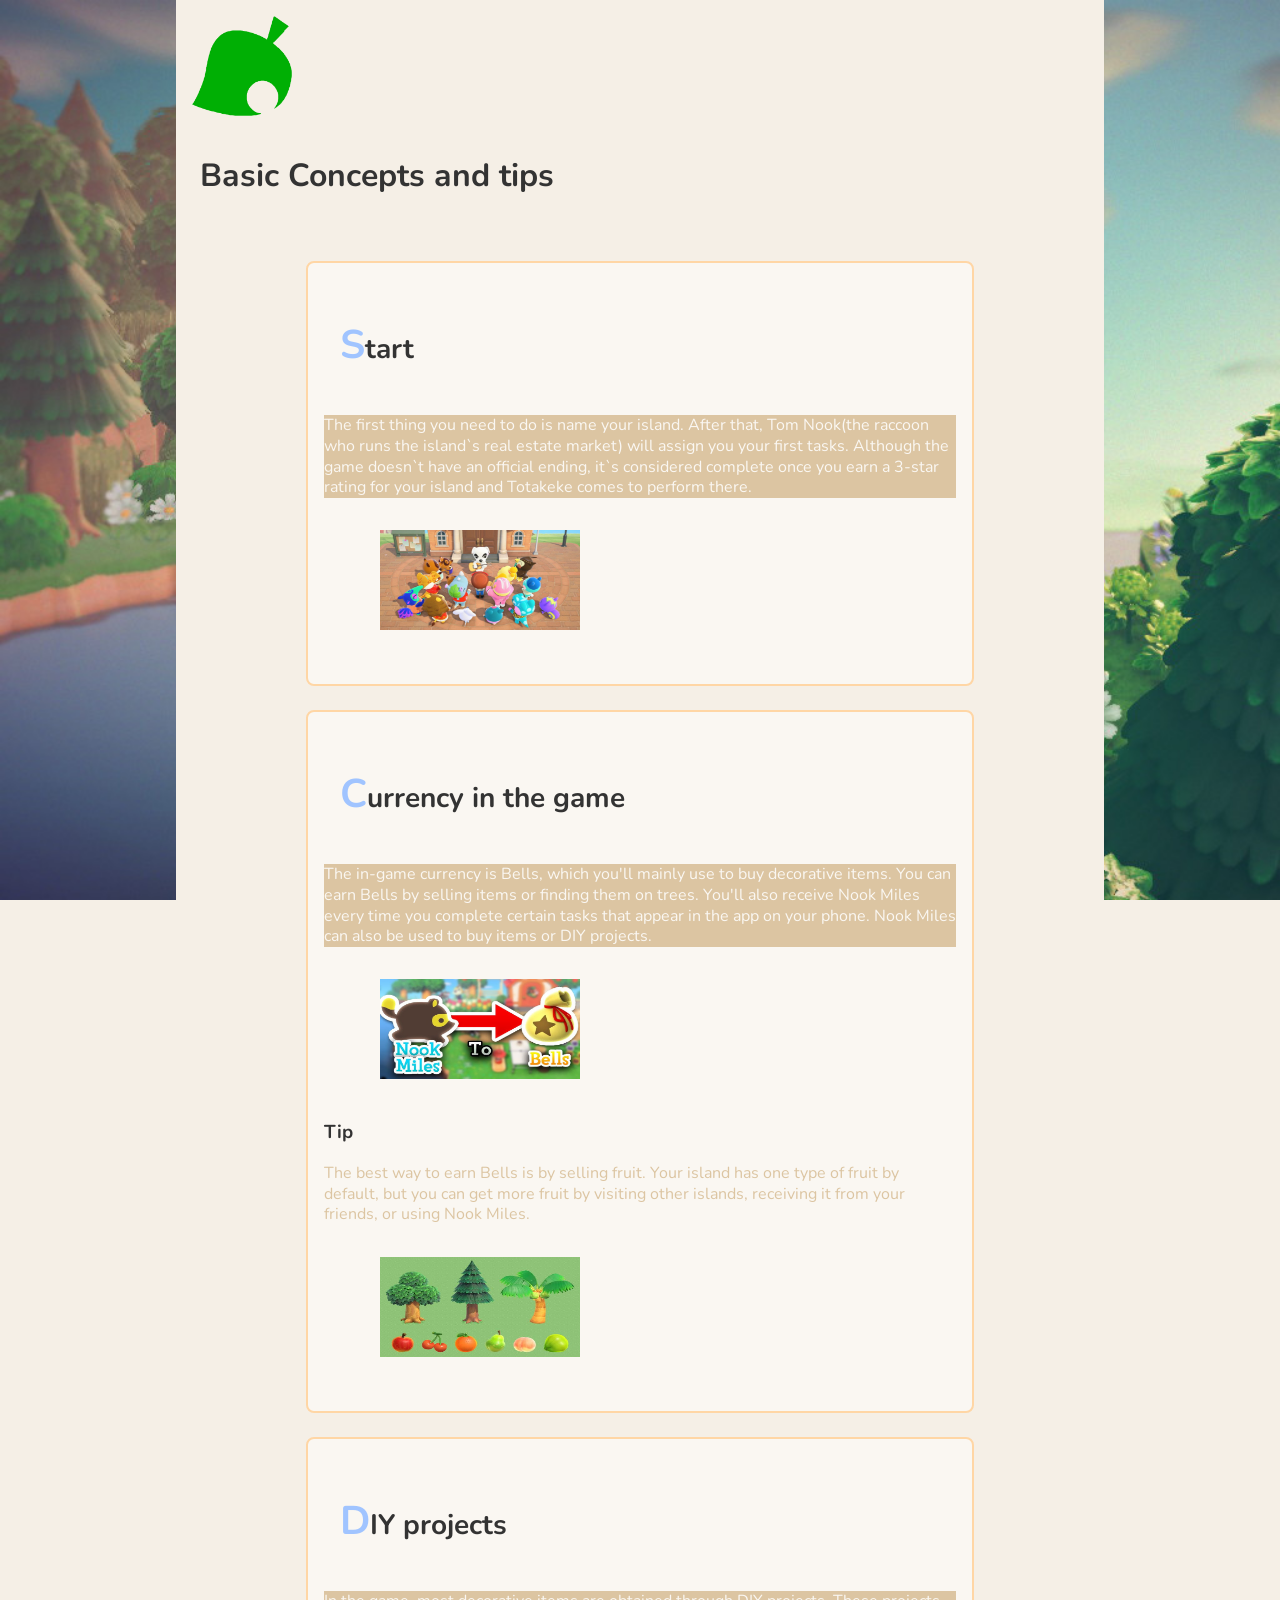
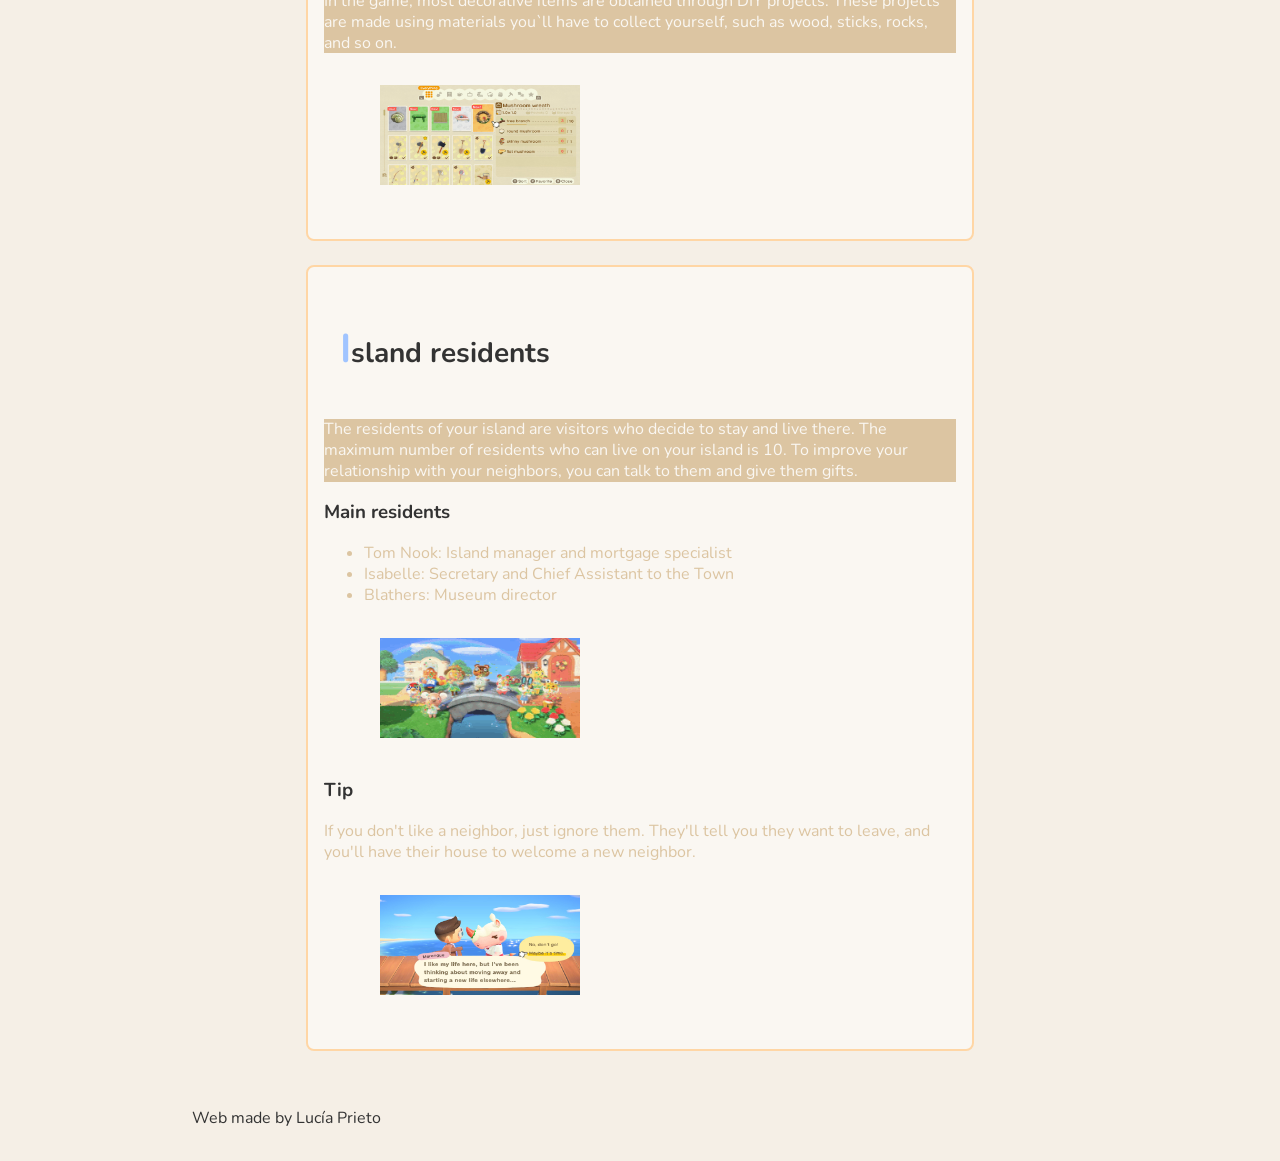
==== pages/basics.html @ 8a0dd383 "Inititial version of the web project" ====
<!DOCTYPE html>
<link rel="stylesheet" href="../css/styles.css">
<link rel="stylesheet" href="../css/basics-style.css">
<html lang="en-GB"><!--ReqH1-->

    <head><!--ReqH2-->

        <meta charset="UTF-8">
        <meta name="viewpoint" content="width=device-width,initial-scale=1.0">
        <meta name="description" content="Introduction main page">
        <meta name="author" content="Lucía Prieto">
        <meta name="keywords" content="tips, animals">
        <title>Basic Notions-Nook site</title>
    </head>
    <body>
        <div class="content">
        <header>
            <figure class="leaf-icon">
                <a href="../index.html">
                <img src="../resources/leaf1.png" alt="Home button" title="leaf home button" width="100" height="100">
                </a>
            </figure>
            <h1 data-i18n="page.basics.title">Basic Concepts and tips</h1>
            
        </header>
        <main class="responsive">
            <section class="start">
                <h2 data-i18n="title.start">Start</h2><!--ReqH5-->

                <p id="start" data-i18n="text.start">The first thing you need to do is name your island. After that, 
                    Tom Nook(the raccoon who runs the island`s real estate market)
                    will assign you your first tasks.
                    Although the game doesn`t have an official ending,
                    it`s considered complete once you earn a 3-star rating for your island and
                    Totakeke comes to perform there.</p>
                    <figure class="imagen">
                    <img src="../resources/Totakeke.jpg" tl="Totakeke" title="Totakeke singing in the townhall" width="200" height="100"> <!--ReqH10--><!--ReqH12--><!--ReqH13-->
                    </figure>
                </section>
            </section>
            <section class="currency">
                <h2 data-i18n="title.currency">Currency in the game</h2><!--ReqH5-->

                <p ><span data-i18n="text.currency1">The in-game currency is Bells,
                     which you'll mainly use to buy decorative items.
                     You can earn </span><en data-i18n="text.currency2">Bells</en> <span data-i18n="text.currency3">by selling items or finding them on trees.<!--ReqH6-->
                     You'll also receive </span><en>Nook Miles</en><span data-i18n="text.currency4"> every time you complete certain tasks that appear in 
                     the app on your phone.
                     Nook Miles can also be used to buy items or DIY projects.</span></p>
                     <figure class="imagen">
                    <img src="../resources/bells.jpg" atl="Currency of the game, the nook miles and the bells" title="Currency" width="200" height="100"> <!--ReqH10--><!--ReqH12--><!--ReqH13-->
                    </figure>
                <h3 data-i18n="title.tip">Tip</h3>
                <p data-i18n="text.tip">The best way to earn Bells is by selling fruit.
                   Your island has one type of fruit by default,
                   but you can get more fruit by visiting other islands,
                   receiving it from your friends, 
                   or using Nook Miles.</p>
                   <figure class="imagen">
                   <img src="../resources/fruits.jpg" atl="fruits of the game:apple,cherry,orange,pear,peacg and coconut" title="fruits" width="200" height="100">  <!--ReqH10--><!--ReqH12--><!--ReqH13-->
                    </figure>
                </section>
            <section class="DIY">
                <h2 data-i18n="title.diy">DIY projects</h2><!--ReqH5-->

                <p data-i18n="text.diy">In the game, most decorative items are obtained through <en>DIY projects</en>.
                    These projects are made using materials 
                    you`ll have to collect yourself,
                    such as wood, sticks, rocks, and so on.</p>
                    <figure class="imagen">
                    <img src="../resources/DIY.jpg" atl="DIY phone app with some projects" title="DIY" width="200" height="100"><!--ReqH10--><!--ReqH12--><!--ReqH13-->
                    </figure>
            </section>
            <section class="residents">
                <h2 data-i18n="title.residents">Island residents</h2>
                <p deata.i18n="text.residents">The residents of your island are visitors who decide to stay and live there.
                   The maximum number of residents who can live on your island is 10.
                   To improve your relationship with your neighbors,
                    you can talk to them and give them gifts.</p>
                    <h3 data-i18n="title.mainResidents">Main residents</h3>
                    <ul class="resident-list">
                    <li>Tom Nook: Island manager and mortgage specialist </li> <!--ReqH11-->
                    <li>Isabelle: Secretary and Chief Assistant to the Town</li><!--ReqH11-->
                    <li>Blathers: Museum director</li><!--ReqH11-->
                    </ul>
                    <figure class="imagen">
                    <img src="../resources/Animals.gif" atl="Villagers in a bridge with confetti" title="Animals" width="200" height="100"><!--ReqH10--><!--ReqH12--><!--ReqH13-->
                    </figure>
                    <h3 data-i18n="title.tip">Tip</h3><!--ReqH5-->

                <p data-i18n="text.neighbor">If you don't like a neighbor, 
                   just ignore them. 
                   They'll tell you they want to leave, 
                   and you'll have their house to welcome a new neighbor.</p>
                <figure class="imagen">
                <img src="../resources/leaving.jpg" atl="A neighbor leaving the island" title="leaving" width="200" height="100"> <!--ReqH10--><!--ReqH12--><!--ReqH13-->
                </figure>
            </section>
        </main>
        <footer>
        <p>Web made by Lucía Prieto</p>
    </footer>
    </div>
    </body>
</html>
---- css/styles.css ----
@import url('https://fonts.googleapis.com/css2?family=Nunito&display=swap');
body{ /* ReqC1 */
    font-size: 1rem;/* ReqC2 */
    font-family:'Nunito',Verala Round;
    background-image: url("../resources/backgraund.png"); /* Add the backgroung img  */
    background-size: cover;
    background-attachment: fixed;
    background-color:#F5EFE6;
    color:#333333;
    margin:0;
    padding:0;/* ReqC4 */
}
.content{
    width: 70%; /*  Size of the content page*/
    margin: 0 auto;
    background-color: #F5EFE6;
    min-height: 100vh;
    padding: 1em;
}

h1{
    font-size:2rem;
    font-weight:bold;/* ReqC2 */
    margin:1.5rem 0 1rem;
    padding:0.5rem;/* ReqC3 */
}

h2{
    font-size:1.75rem;
    margin:1.5rem 0 1rem;/* ReqC2 */
    padding:1rem;/* ReqC3 */
}

main{
    width: 85vw;
    margin: 0 auto;
    padding: 2rem;/* ReqC2 *//* ReqC4 */
}
nav ul{
    list-style:nine;
    padding: 0;
    margin: 0;
}
nav li{
    display:inline-block;
}
nav a{/* ReqS13 */
    display: inline-block;
    padding:0.6em 1em;/* ReqC2 */
    margin:0.2em;/* ReqS15*/
    text-decoration:none;
    font-family:Arial,sans-serif;
    font-size:0.9rem;
    color:white;
    background-color: #A8D5BA;
    border-radius: 5px;

}
nav a:hover{/* ReqS14 */
    background-color: steelblue;
}

.responsive{
    width:80%;
    margin:0 auto;
    padding:1em;/* ReqC2 */
}
@media(max-width:768px){
    .responsive{
        width:90%;
        padding:0.8em;
    }
}
@media (max-width:480px){
    .responsive{
        width:100%;
        padding:0.6em;
    }
}

.header-bar {
 display: flex;
 justify-content: space-between; /* pushes elements apart */
 align-items: center; /* vertical alignment */
}
#language-switcher {
 width: auto; 
padding: 0.6em 1em;
 display:inline-block;
}

header:lang(es){
    color:#a8690c;
}
header:lang(en){
    color:#333333;
}

.leaf-icon{
    top: 0;
    left: 0;
    margin: 0;

}

.imagen{
    
    padding: 1em;
}
---- css/basics-style.css ----
@import url('https://fonts.googleapis.com/css2?family=Nunito&display=swap');
section{
    font-family:'Nunito',serif;
    line-height:1.3;
}
section::first-letter{
    font-size:2.5rem;
    font-weight: bold;/* ReqS6 */
    color:#A0C4FF;

}

.currency{/* ReqC7 */
    margin:1.5em 0;
    padding:1em;
    border:1px solid #FFD6A5;
    background-color: #FAF7F2;
}

section.currency{
    border:2px solid #FFD6A5;
    border-radius:8px;
    padding:1em;/* ReqC2 */
    margin:1.5em;
    background-color:#FAF7F2;
}

.start{/* ReqC7 */
    margin:1.5em 0;
    padding:1em;/* ReqC2 */
    border:1px solid #FFD6A5;
    background-color: #FAF7F2;
}

section.start{
    border:2px solid #FFD6A5;
    border-radius:8px;
    padding:1em;/* ReqC2 */
    margin:1.5em;
    background-color:#FAF7F2;
}

.DIY{/* ReqC7 */
    margin:1.5em 0;/* ReqC2 */
    padding:1em;
    border:1px solid #FFD6A5;
    background-color: #FAF7F2;
}

section.DIY{
    border:2px solid #FFD6A5;
    border-radius:8px;
    padding:1em;
    margin:1.5em;
    background-color:#FAF7F2;
}


.residents{/* ReqC7 */
    margin:1.5em 0;
    padding:1em;/* ReqC2 */
    border:1px solid #FFD6A5;
    background-color: #FAF7F2;
}

section.residents{
    border:2px solid #FFD6A5;
    border-radius:8px;
    padding:1em;/* ReqC2 */
    margin:1.5em;
    background-color:#FAF7F2;
}

section p{
    color:#DCC5A2
}
h2+p{
    background-color:#DCC5A2;
    color:#FAF7F2; /* ReqS12 */

}

.start > h2{ /* ReqS10 */
    margin-bottom:1em;
}

.currency > h2{ /* ReqS10 */
    margin-bottom:1em;
}

.residents > h2{ /* ReqS10 */
    margin-bottom:1em;
}

.DIY > h2{ /* ReqS10 */
    margin-bottom:1em;
}

.resident-list{
    font-family:'Nunito',Verala Round;
    color:#DCC5A2

}
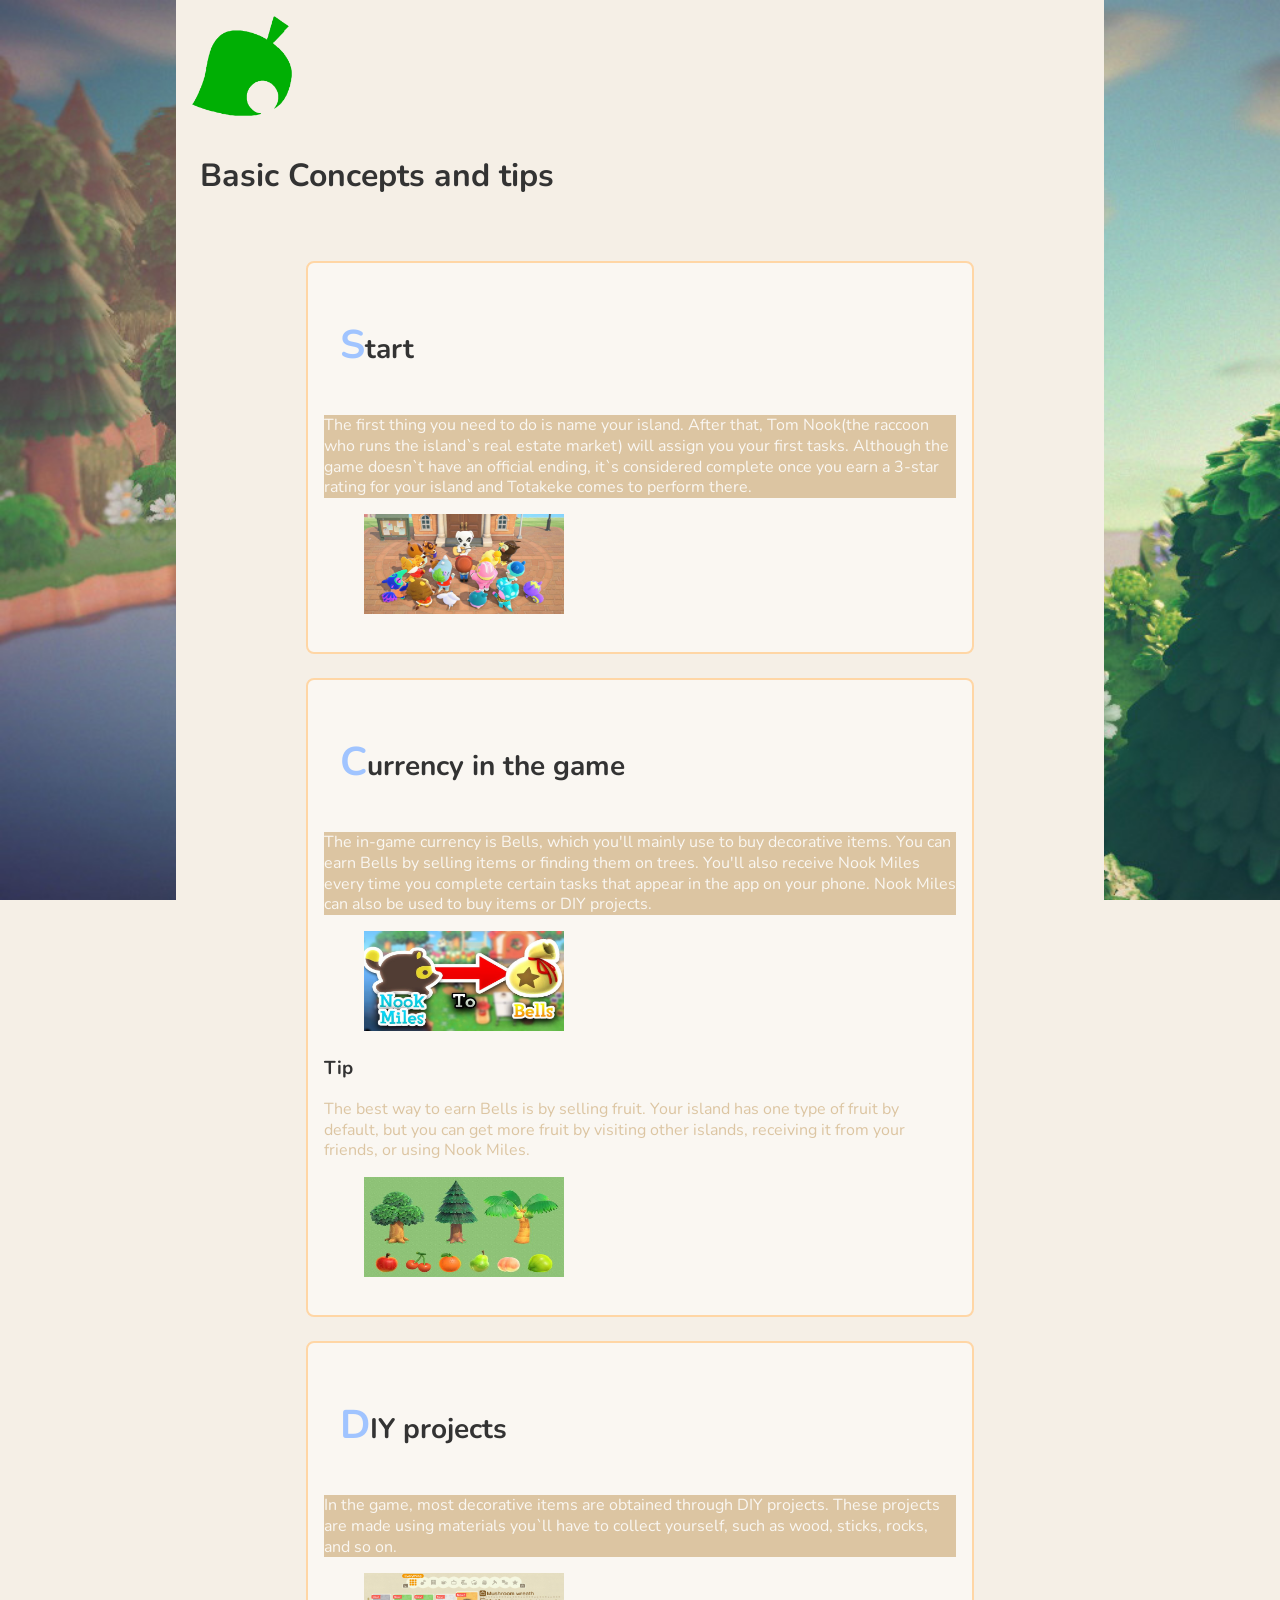
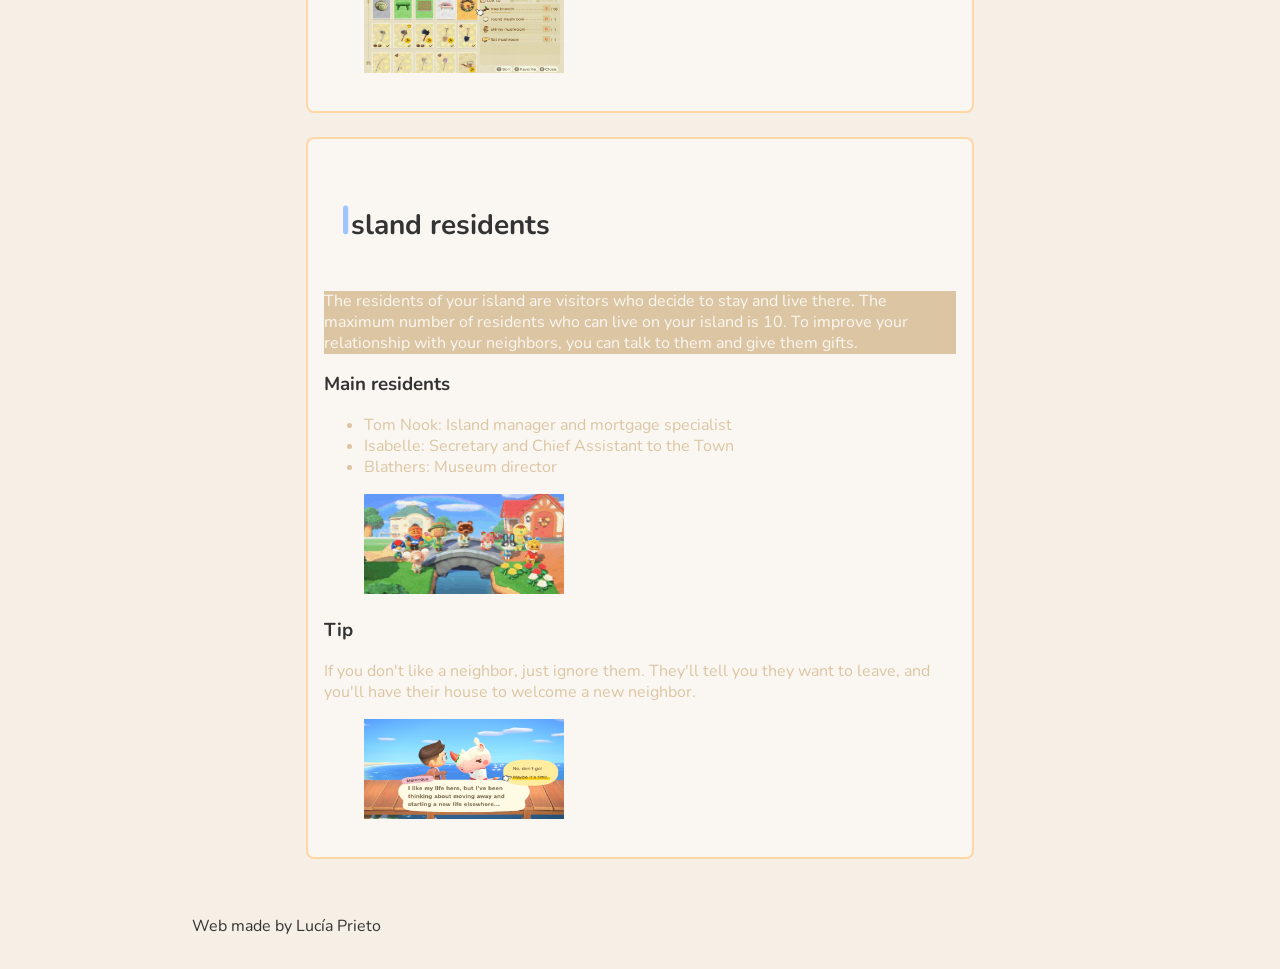
==== commit cafe2d9c: "new changes" ====
--- a/pages/basics.html
+++ b/pages/basics.html
@@ -20,14 +20,14 @@
                 <img src="../resources/leaf1.png" alt="Home button" title="leaf home button" width="100" height="100">
                 </a>
             </figure>
-            <h1 data-i18n="page.basics.title">Basic Concepts and tips</h1>
+            <h1 >Basic Concepts and tips</h1>
             
         </header>
         <main class="responsive">
             <section class="start">
-                <h2 data-i18n="title.start">Start</h2><!--ReqH5-->
+                <h2 >Start</h2><!--ReqH5-->
 
-                <p id="start" data-i18n="text.start">The first thing you need to do is name your island. After that, 
+                <p id="start" >The first thing you need to do is name your island. After that, 
                     Tom Nook(the raccoon who runs the island`s real estate market)
                     will assign you your first tasks.
                     Although the game doesn`t have an official ending,
@@ -39,19 +39,19 @@
                 </section>
             </section>
             <section class="currency">
-                <h2 data-i18n="title.currency">Currency in the game</h2><!--ReqH5-->
+                <h2 >Currency in the game</h2><!--ReqH5-->
 
-                <p ><span data-i18n="text.currency1">The in-game currency is Bells,
+                <p ><span >The in-game currency is Bells,
                      which you'll mainly use to buy decorative items.
-                     You can earn </span><en data-i18n="text.currency2">Bells</en> <span data-i18n="text.currency3">by selling items or finding them on trees.<!--ReqH6-->
-                     You'll also receive </span><en>Nook Miles</en><span data-i18n="text.currency4"> every time you complete certain tasks that appear in 
+                     You can earn </span><en >Bells</en> <span >by selling items or finding them on trees.<!--ReqH6-->
+                     You'll also receive </span><en>Nook Miles</en><span > every time you complete certain tasks that appear in 
                      the app on your phone.
                      Nook Miles can also be used to buy items or DIY projects.</span></p>
                      <figure class="imagen">
                     <img src="../resources/bells.jpg" atl="Currency of the game, the nook miles and the bells" title="Currency" width="200" height="100"> <!--ReqH10--><!--ReqH12--><!--ReqH13-->
                     </figure>
-                <h3 data-i18n="title.tip">Tip</h3>
-                <p data-i18n="text.tip">The best way to earn Bells is by selling fruit.
+                <h3 >Tip</h3>
+                <p>The best way to earn Bells is by selling fruit.
                    Your island has one type of fruit by default,
                    but you can get more fruit by visiting other islands,
                    receiving it from your friends, 
@@ -61,9 +61,9 @@
                     </figure>
                 </section>
             <section class="DIY">
-                <h2 data-i18n="title.diy">DIY projects</h2><!--ReqH5-->
+                <h2 >DIY projects</h2><!--ReqH5-->
 
-                <p data-i18n="text.diy">In the game, most decorative items are obtained through <en>DIY projects</en>.
+                <p >In the game, most decorative items are obtained through <en>DIY projects</en>.
                     These projects are made using materials 
                     you`ll have to collect yourself,
                     such as wood, sticks, rocks, and so on.</p>
@@ -72,12 +72,12 @@
                     </figure>
             </section>
             <section class="residents">
-                <h2 data-i18n="title.residents">Island residents</h2>
-                <p deata.i18n="text.residents">The residents of your island are visitors who decide to stay and live there.
+                <h2 >Island residents</h2>
+                <p >The residents of your island are visitors who decide to stay and live there.
                    The maximum number of residents who can live on your island is 10.
                    To improve your relationship with your neighbors,
                     you can talk to them and give them gifts.</p>
-                    <h3 data-i18n="title.mainResidents">Main residents</h3>
+                    <h3 >Main residents</h3>
                     <ul class="resident-list">
                     <li>Tom Nook: Island manager and mortgage specialist </li> <!--ReqH11-->
                     <li>Isabelle: Secretary and Chief Assistant to the Town</li><!--ReqH11-->
@@ -86,9 +86,9 @@
                     <figure class="imagen">
                     <img src="../resources/Animals.gif" atl="Villagers in a bridge with confetti" title="Animals" width="200" height="100"><!--ReqH10--><!--ReqH12--><!--ReqH13-->
                     </figure>
-                    <h3 data-i18n="title.tip">Tip</h3><!--ReqH5-->
+                    <h3 >Tip</h3><!--ReqH5-->
 
-                <p data-i18n="text.neighbor">If you don't like a neighbor, 
+                <p >If you don't like a neighbor, 
                    just ignore them. 
                    They'll tell you they want to leave, 
                    and you'll have their house to welcome a new neighbor.</p>
--- a/css/styles.css
+++ b/css/styles.css
@@ -60,18 +60,18 @@
     background-color: steelblue;
 }
 
-.responsive{
+.responsive{ /* ReqC20 */
     width:80%;
     margin:0 auto;
     padding:1em;/* ReqC2 */
 }
-@media(max-width:768px){
+@media(max-width:768px){ /* ReqC20 */
     .responsive{
         width:90%;
         padding:0.8em;
     }
 }
-@media (max-width:480px){
+@media (max-width:480px){ /* ReqC20 */
     .responsive{
         width:100%;
         padding:0.6em;
@@ -103,8 +103,15 @@
 
 }
 
-.imagen{
-    
-    padding: 1em;
+
+
+#game-price {
+    margin-left: 0.3em;
 }
 
+
+
+
+
+
+
